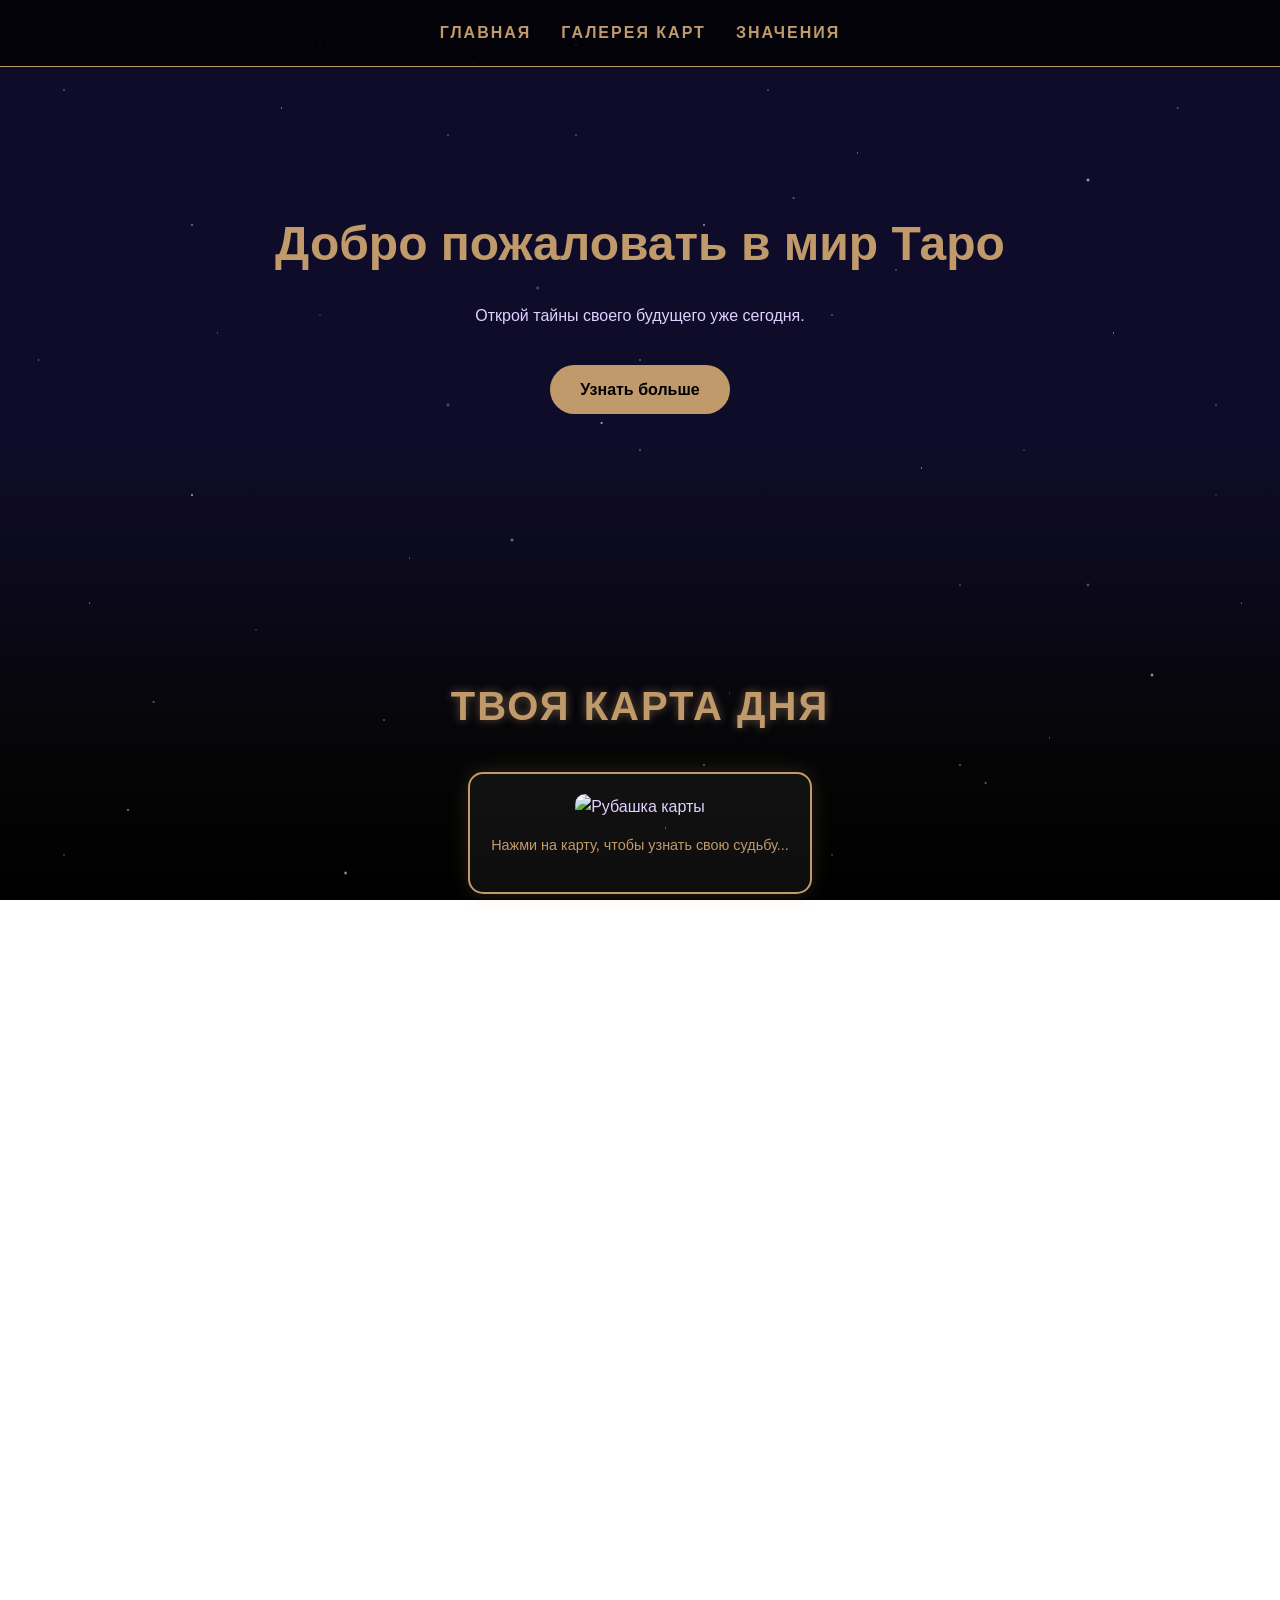
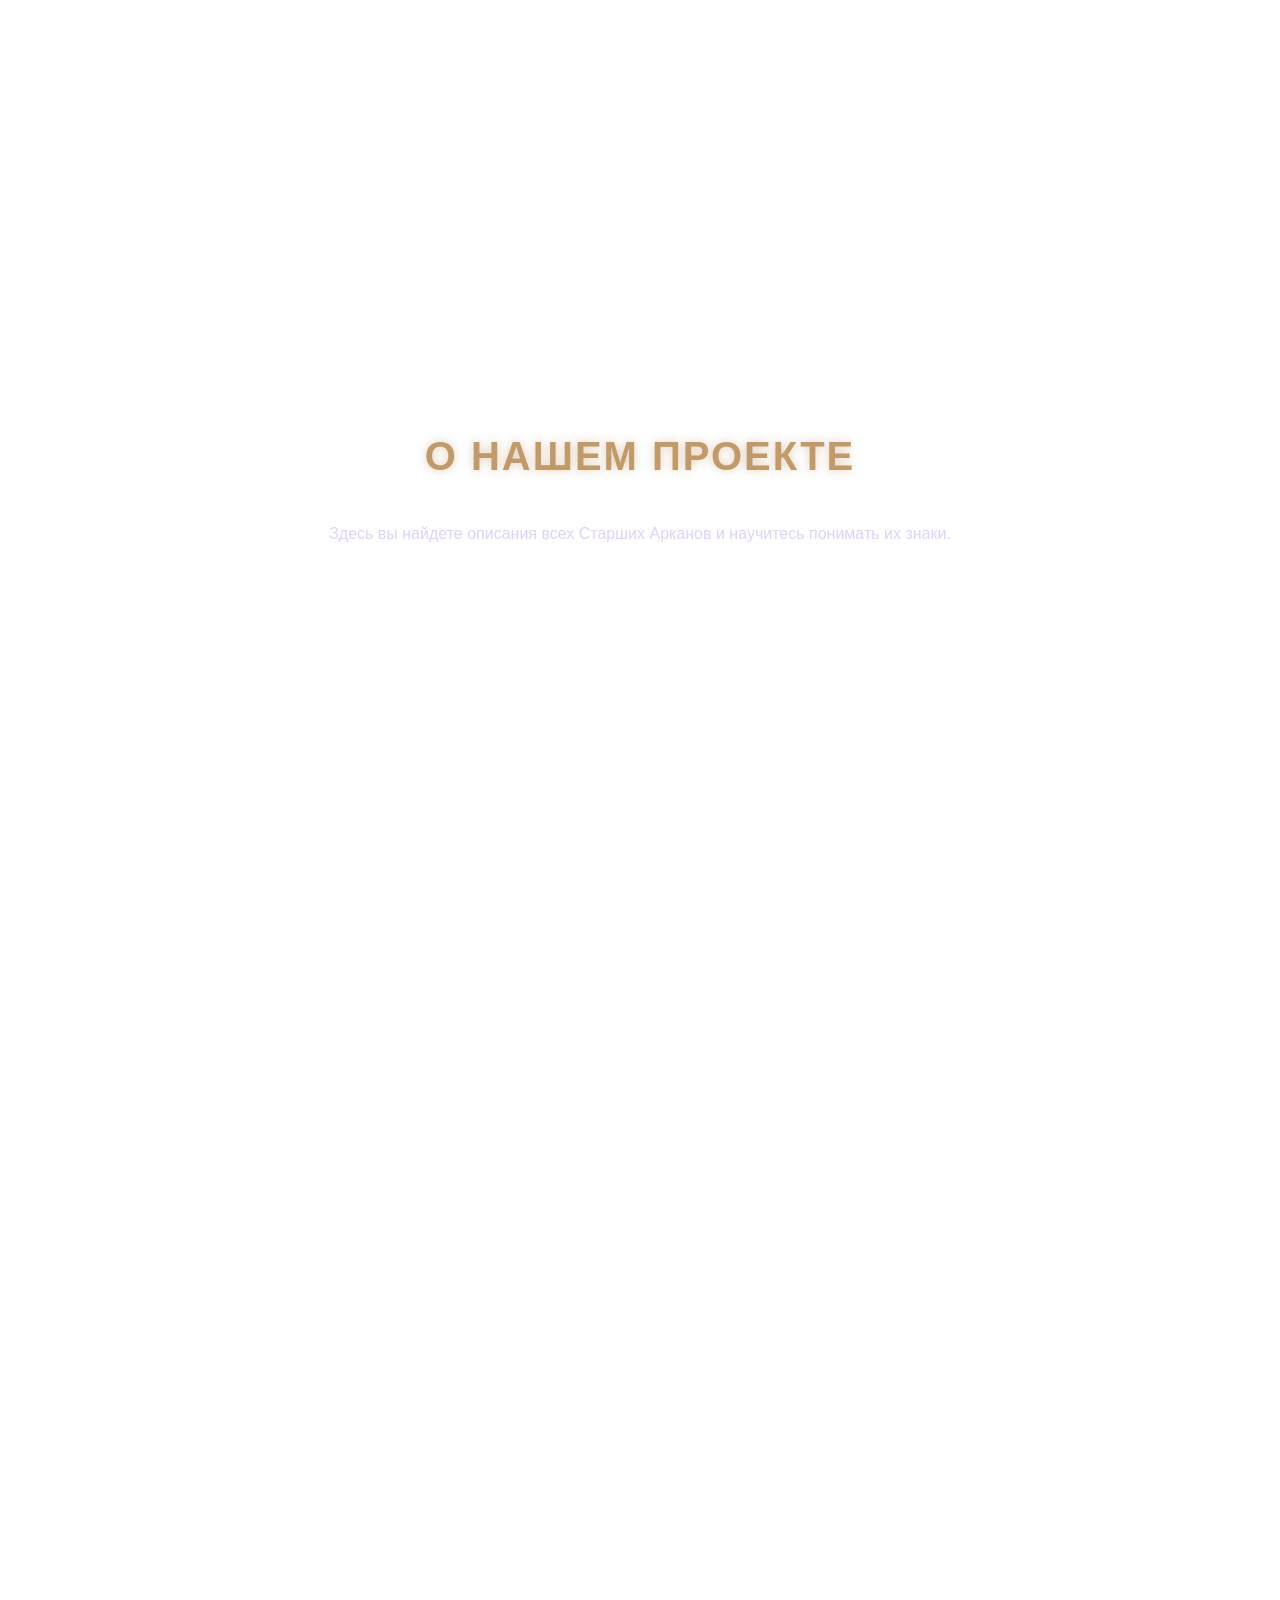
==== index.html @ 71f8b6fb "Add files via upload" ====
<!DOCTYPE html>
<html lang="ru">
<head>
    <meta charset="UTF-8">
    <meta name="viewport" content="width=device-width, initial-scale=1.0">
    <title>Мир Таро - Главная</title>
    <link rel="stylesheet" href="style.css">
</head>
<body>

    <header>
        <nav>
            <a href="index.html">Главная</a>
            <a href="cards.html">Галерея карт</a>
            <a href="details.html">Значения</a>
        </nav>
    </header>

    <main>
        <section class="hero">
            <h1>Добро пожаловать в мир Таро</h1>
            <p>Открой тайны своего будущего уже сегодня.</p>
            <a href="#about" class="btn">Узнать больше</a>
        </section>

<section id="prediction-zone" class="daily-prediction">
    <h2>Твоя карта дня</h2>
    
    <div id="card-display" class="card-box">
        
        <div id="card-hidden" onclick="revealPrediction()">
            <img src="the_wrong_side.jpg" alt="Рубашка карты" class="taro-img">
            <p class="hint">Нажми на карту, чтобы узнать свою судьбу...</p>
        </div>

        <div id="card-shown" style="display: none;">
            <img id="final-card-img" src="" alt="Карта дня" class="taro-img">
            <h3 id="final-card-name"></h3>
            <p id="final-card-text"></p>
            <button class="btn-small" onclick="location.reload()">Вытянуть другую</button>
        </div>
        
    </div>
</section>

        <section id="about">
            <h2>О нашем проекте</h2>
            <p>Здесь вы найдете описания всех Старших Арканов и научитесь понимать их знаки.</p>
        </section>
    </main>

    <script>
function revealPrediction() {
    const myDeck = [
    { name: "Шут", img: "the-Fool.jpg", text: "Сегодня день новых начинаний. Не бойся сделать первый шаг в неизвестность!" },
    { name: "Маг", img: "the-magician.jpg", text: "У тебя есть все ресурсы для успеха. Пришло время проявить инициативу и действовать решительно." },
    { name: "Жрица", img: "the_priestess.jpg", text: "Доверься своей интуиции. Сегодня ответы придут не через логику, а через тишину и внутренний голос." },
    { name: "Императрица", img: "the_empress.jpg", text: "День плодородия и созидания. Заботься о том, что любишь, и созерцай красоту вокруг." },
    { name: "Император", img: "emperor.jpg", text: "Сегодня важны дисциплина и структура. Возьми ситуацию под контроль и действуй по плану." },
    { name: "Жрец", img: "the_priest.jpg", text: "День следования традициям и поиска мудрого совета. Будь открыт к обучению и наставничеству." },
    { name: "Влюбленные", img: "the-lovers.jpg", text: "Сегодня день важного выбора. Слушай свое сердце и ищи гармонию в отношениях с миром." },
    { name: "Колесница", img: "the_chariot.jpg", text: "Вперед к цели! Твоя железная воля поможет преодолеть любые препятствия на пути к триумфу." },
    { name: "Сила", img: "pover.jpg", text: "Прояви мягкую настойчивость. Твое истинное могущество сегодня — в терпении и самообладании." },
    { name: "Отшельник", img: "hermit.jpg", text: "Время для самопознания. Пауза и уединение помогут тебе отыскать свет истины внутри себя." },
    { name: "Колесо Фортуны", img: "the_wheel_of_fortune.jpg", text: "Удача поворачивается к тебе! Будь готов к неожиданным и благоприятным переменам." },
    { name: "Справедливость", img: "justie.jpg", text: "День честности и баланса. Каждое твое решение сегодня принесет справедливые плоды." },
    { name: "Повешенный", img: "the_hanged_man.jpg", text: "Посмотри на ситуацию под другим углом. Иногда нужно остановиться, чтобы увидеть главное." },
    { name: "Смерть", img: "die.jpg", text: "Время отпустить старое. Конец одного этапа открывает двери для чего-то совершенно нового." },
    { name: "Умеренность", img: "temperance.jpg", text: "Ищи золотую середину. Гармония и спокойствие станут твоими лучшими помощниками сегодня." },
    { name: "Дьявол", img: "devil.jpg", text: "Будь осторожен с искушениями. Осознай свои привязанности, чтобы обрести истинную свободу." },
    { name: "Башня", img: "tower.jpg", text: "Не бойся разрушения старых иллюзий. На обломках прошлого ты сможешь построить что-то более прочное." },
    { name: "Звезда", img: "star.jpg", text: "День надежды и вдохновения. Твои мечты обретают ясные очертания под светом высших сил." },
    { name: "Луна", img: "moon.jpg", text: "Доверяй интуиции, но остерегайся иллюзий. В сумерках не всё является тем, чем кажется." },
    { name: "Солнце", img: "sun.jpg", text: "День радости, успеха и ясности. Твое внутреннее сияние согревает всё вокруг!" },
    { name: "Суд", img: "judgment.jpg", text: "Время духовного пробуждения и подведения итогов. Прими свое прошлое и начни с чистого листа." },
    { name: "Мир", img: "world.jpg", text: "Поздравляю! Цикл завершен, и ты в полной гармонии. Наслаждайся триумфом и целостностью." }
];

    const randomIndex = Math.floor(Math.random() * myDeck.length);
    const result = myDeck[randomIndex];

    document.getElementById('card-hidden').style.display = 'none';
    document.getElementById('card-shown').style.display = 'block';

    document.getElementById('final-card-img').src = result.img;
    document.getElementById('final-card-name').innerText = result.name;
    document.getElementById('final-card-text').innerText = result.text;
}
    </script>

</body>
</html>
---- style.css ----
body {
    margin: 0;
    padding: 0;
    background: linear-gradient(
        to bottom, 
        #0f0c29 0%,
        #0f0c29 50%,
        #050505 85%,
        #000000 100%
    );
    background-attachment: fixed;
    color: #e0d1ff;
    font-family: 'Segoe UI', Tahoma, Geneva, Verdana, sans-serif;
    line-height: 1.6;
    scroll-behavior: smooth;
    min-height: 100vh;

} 

body {
    margin: 0;
    padding: 0;
    background: 
        radial-gradient(1px 1px at 3% 40%, rgba(255,255,255,0.7), transparent),
        radial-gradient(1.5px 1.5px at 12% 78%, rgba(255,255,255,0.5), transparent),
        radial-gradient(1px 1px at 22% 12%, rgba(255,255,255,0.8), transparent),
        radial-gradient(1px 1px at 32% 62%, rgba(255,255,255,0.6), transparent),
        radial-gradient(2px 2px at 42% 32%, rgba(255,255,255,0.4), transparent),
        radial-gradient(1px 1px at 52% 92%, rgba(255,255,255,0.7), transparent),
        radial-gradient(1.5px 1.5px at 62% 22%, rgba(255,255,255,0.5), transparent),
        radial-gradient(1px 1px at 72% 52%, rgba(255,255,255,0.9), transparent),
        radial-gradient(1px 1px at 82% 82%, rgba(255,255,255,0.6), transparent),
        radial-gradient(1.5px 1.5px at 92% 12%, rgba(255,255,255,0.4), transparent),
        radial-gradient(1px 1px at 7% 67%, rgba(255,255,255,0.7), transparent),
        radial-gradient(1px 1px at 17% 37%, rgba(255,255,255,0.5), transparent),
        radial-gradient(2px 2px at 27% 97%, rgba(255,255,255,0.8), transparent),
        radial-gradient(1px 1px at 37% 7%, rgba(255,255,255,0.6), transparent),
        radial-gradient(1.5px 1.5px at 47% 47%, rgba(255,255,255,0.9), transparent),
        radial-gradient(1px 1px at 57% 77%, rgba(255,255,255,0.4), transparent),
        radial-gradient(1px 1px at 67% 17%, rgba(255,255,255,0.7), transparent),
        radial-gradient(1.5px 1.5px at 77% 87%, rgba(255,255,255,0.5), transparent),
        radial-gradient(1px 1px at 87% 37%, rgba(255,255,255,0.8), transparent),
        radial-gradient(1px 1px at 97% 67%, rgba(255,255,255,0.6), transparent),
        radial-gradient(1px 1px at 5% 10%, rgba(255,255,255,0.8), transparent),
        radial-gradient(1.5px 1.5px at 15% 25%, rgba(255,255,255,0.6), transparent),
        radial-gradient(1px 1px at 25% 5%, rgba(255,255,255,0.9), transparent),
        radial-gradient(2px 2px at 35% 45%, rgba(255,255,255,0.4), transparent),
        radial-gradient(1px 1px at 45% 15%, rgba(255,255,255,0.7), transparent),
        radial-gradient(1.5px 1.5px at 55% 85%, rgba(255,255,255,0.5), transparent),
        radial-gradient(1px 1px at 65% 35%, rgba(255,255,255,0.8), transparent),
        radial-gradient(1px 1px at 75% 65%, rgba(255,255,255,0.6), transparent),
        radial-gradient(2px 2px at 85% 20%, rgba(255,255,255,0.9), transparent),
        radial-gradient(1px 1px at 95% 55%, rgba(255,255,255,0.4), transparent),
        radial-gradient(1.5px 1.5px at 10% 90%, rgba(255,255,255,0.7), transparent),
        radial-gradient(1px 1px at 20% 70%, rgba(255,255,255,0.5), transparent),
        radial-gradient(1px 1px at 30% 80%, rgba(255,255,255,0.8), transparent),
        radial-gradient(2px 2px at 40% 60%, rgba(255,255,255,0.6), transparent),
        radial-gradient(1px 1px at 50% 40%, rgba(255,255,255,0.9), transparent),
        radial-gradient(1.5px 1.5px at 60% 10%, rgba(255,255,255,0.4), transparent),
        radial-gradient(1px 1px at 70% 30%, rgba(255,255,255,0.7), transparent),
        radial-gradient(1px 1px at 80% 50%, rgba(255,255,255,0.5), transparent),
        radial-gradient(2px 2px at 90% 75%, rgba(255,255,255,0.8), transparent),
        radial-gradient(1px 1px at 5% 95%, rgba(255,255,255,0.6), transparent),
        radial-gradient(1.5px 1.5px at 15% 55%, rgba(255,255,255,0.9), transparent),
        radial-gradient(1px 1px at 25% 35%, rgba(255,255,255,0.4), transparent),
        radial-gradient(1px 1px at 35% 15%, rgba(255,255,255,0.7), transparent),
        radial-gradient(2px 2px at 45% 5%, rgba(255,255,255,0.5), transparent),
        radial-gradient(1.5px 1.5px at 55% 25%, rgba(255,255,255,0.8), transparent),
        radial-gradient(1px 1px at 65% 95%, rgba(255,255,255,0.6), transparent),
        radial-gradient(1px 1px at 75% 85%, rgba(255,255,255,0.9), transparent),
radial-gradient(2px 2px at 85% 65%, rgba(255,255,255,0.4), transparent),
        radial-gradient(1px 1px at 95% 45%, rgba(255,255,255,0.7), transparent),
        radial-gradient(1.5px 1.5px at 50% 50%, rgba(255,255,255,0.5), transparent),
        
        linear-gradient(to bottom, #0f0c29 0%, #0f0c29 50%, #050505 85%, #000000 100%);

    background-attachment: fixed;
    color: #e0d1ff;
    font-family: 'Segoe UI', Tahoma, Geneva, Verdana, sans-serif;
    line-height: 1.6;
    min-height: 100vh;
}

header {
    background: rgba(0, 0, 0, 0.8);
    padding: 20px 0;
    position: sticky;
    top: 0;
    z-index: 1000;
    border-bottom: 1px solid #c19a6b;
}

nav {
    display: flex;
    justify-content: center;
    gap: 30px;
}

nav a {
    color: #c19a6b;
    text-decoration: none;
    text-transform: uppercase;
    font-weight: bold;
    letter-spacing: 2px;
    transition: 0.3s;
}

nav a:hover {
    color: #fff;
    text-shadow: 0 0 10px #c19a6b;
}

/* ГЛАВНЫЙ БЛОК (Hero) */
.hero {
    text-align: center;
    padding: 100px 20px;
}

h1 {
    font-size: 3rem;
    color: #c19a6b;
    margin-bottom: 20px;
}

.btn {
    display: inline-block;
    padding: 12px 30px;
    background: #c19a6b;
    color: #000;
    text-decoration: none;
    border-radius: 50px;
    font-weight: bold;
    margin-top: 20px;
    transition: 0.3s;
}

.btn:hover {
    background: #fff;
    transform: translateY(-3px);
}


.slider-container {
    position: relative;
    max-width: 300px;
    height: 500px;
    margin: 50px auto;
    border: 3px solid #c19a6b;
    border-radius: 15px;
    overflow: hidden;
}

.slide img {
    width: 100%;
    height: 500px;
    object-fit: cover;
}

.slide {
    display: none;
}

.slide.active {
    display: block; /* Показываем только активный */
    animation: fadeIn 0.8s;
}

.slide img {
    width: 100%;
    display: block;
}


.prev, .next {
    position: absolute;
    top: 50%;
    transform: translateY(-50%);
    background: rgba(193, 154, 107, 0.7);
    color: white;
    border: none;
    padding: 10px;
    cursor: pointer;
    font-size: 20px;
}

.prev { left: 0; }
.next { right: 0; }


@media (max-width: 600px) {
    h1 { font-size: 2rem; }
    nav { flex-direction: column; align-items: center; gap: 10px; }
    .slider-container { max-width: 80%; }
}

@keyframes fadeIn {
    from { opacity: 0; }
    to { opacity: 1; }
}


#about {
    max-width: 800px;
    margin: 100px auto;
    text-align: center;
    padding: 20px;
}

.container {
    max-width: 1200px;
    margin: 0 auto;
    padding: 20px;
}

.page-title {
    text-align: center;
    margin-top: 40px;
}

.cards-grid {
    display: grid;
    /* Создаем колонки, которые сами подстраиваются под размер экрана */
    grid-template-columns: repeat(auto-fit, minmax(200px, 1fr));
    gap: 30px;
    margin-top: 50px;
}

.card-item {
    background: rgba(255, 255, 255, 0.05);
    border: 1px solid #c19a6b;
    border-radius: 10px;
    padding: 15px;
    text-align: center;
    text-decoration: none;
    color: inherit;
    transition: 0.4s; /* Плавность эффекта */
}


.card-item:hover {
    transform: translateY(-10px); /* Карта приподнимается */
    box-shadow: 0 10px 20px rgba(193, 154, 107, 0.4);
    background: rgba(255, 255, 255, 0.1);
}

.card-image img {
    width: 100%;
    border-radius: 5px;
    margin-bottom: 10px;
}

.card-item h3 {
    color: #c19a6b;
    margin: 10px 0 0 0;
}


.detail-block {
    padding: 60px 0;
    border-bottom: 1px dashed #c19a6b55;
}

.detail-content {
    display: flex;
    gap: 40px;
    align-items: center;
    background: rgba(255, 255, 255, 0.03);
    padding: 30px;
    border-radius: 20px;
}

.detail-content img {
    width: 200px;
    border-radius: 10px;
    border: 2px solid #c19a6b;
}

.detail-content h2 {
    color: #c19a6b;
    font-size: 2rem;
    margin-top: 0;
}


@media (max-width: 768px) {
    .detail-content {
        flex-direction: column;
        text-align: center;
    }
}

#about {
    margin-top: 1000px; /* Это создаст огромный пустой отступ сверху */
    padding-bottom: 1000px; /* И снизу */
}

.daily-prediction {
    text-align: center;
    padding: 60px 20px;
    margin-top: 50px;
}

.card-box {
    max-width: 300px;
    margin: 0 auto;
    background: rgba(255, 255, 255, 0.05);
    padding: 20px;
    border: 2px solid #c19a6b;
    border-radius: 15px;
    box-shadow: 0 0 20px rgba(193, 154, 107, 0.2);
}

.taro-img {
    width: 100%;
    border-radius: 10px;
    transition: 0.3s;
}

#card-hidden:hover .taro-img {
    transform: scale(1.02);
    filter: brightness(1.2);
}

.hint {
    color: #c19a6b;
    font-size: 0.9rem;
    margin-top: 15px;
}

.btn-small {
    background: none;
    border: 1px solid #c19a6b;
    color: #c19a6b;
    padding: 8px 15px;
    cursor: pointer;
    margin-top: 10px;
    border-radius: 5px;
}

.card-item {
    display: inline-block; 
    width: 220px;          
    margin: 15px;          
    vertical-align: top;
}

.card-image img {
    width: 100%;           
    height: auto;
    border-radius: 5px;
}


main h2 {
    color: #c19a6b !important; /* Тот самый золотистый цвет */
    text-align: center;
    font-size: 2.5rem;
    margin-top: 50px;
    text-transform: uppercase;
    letter-spacing: 2px;
    text-shadow: 0 0 10px rgba(193, 154, 107, 0.5);
}


.cards-grid {
    display: flex !important;
    flex-wrap: wrap !important;
    justify-content: center !important;
    gap: 20px !important;
}
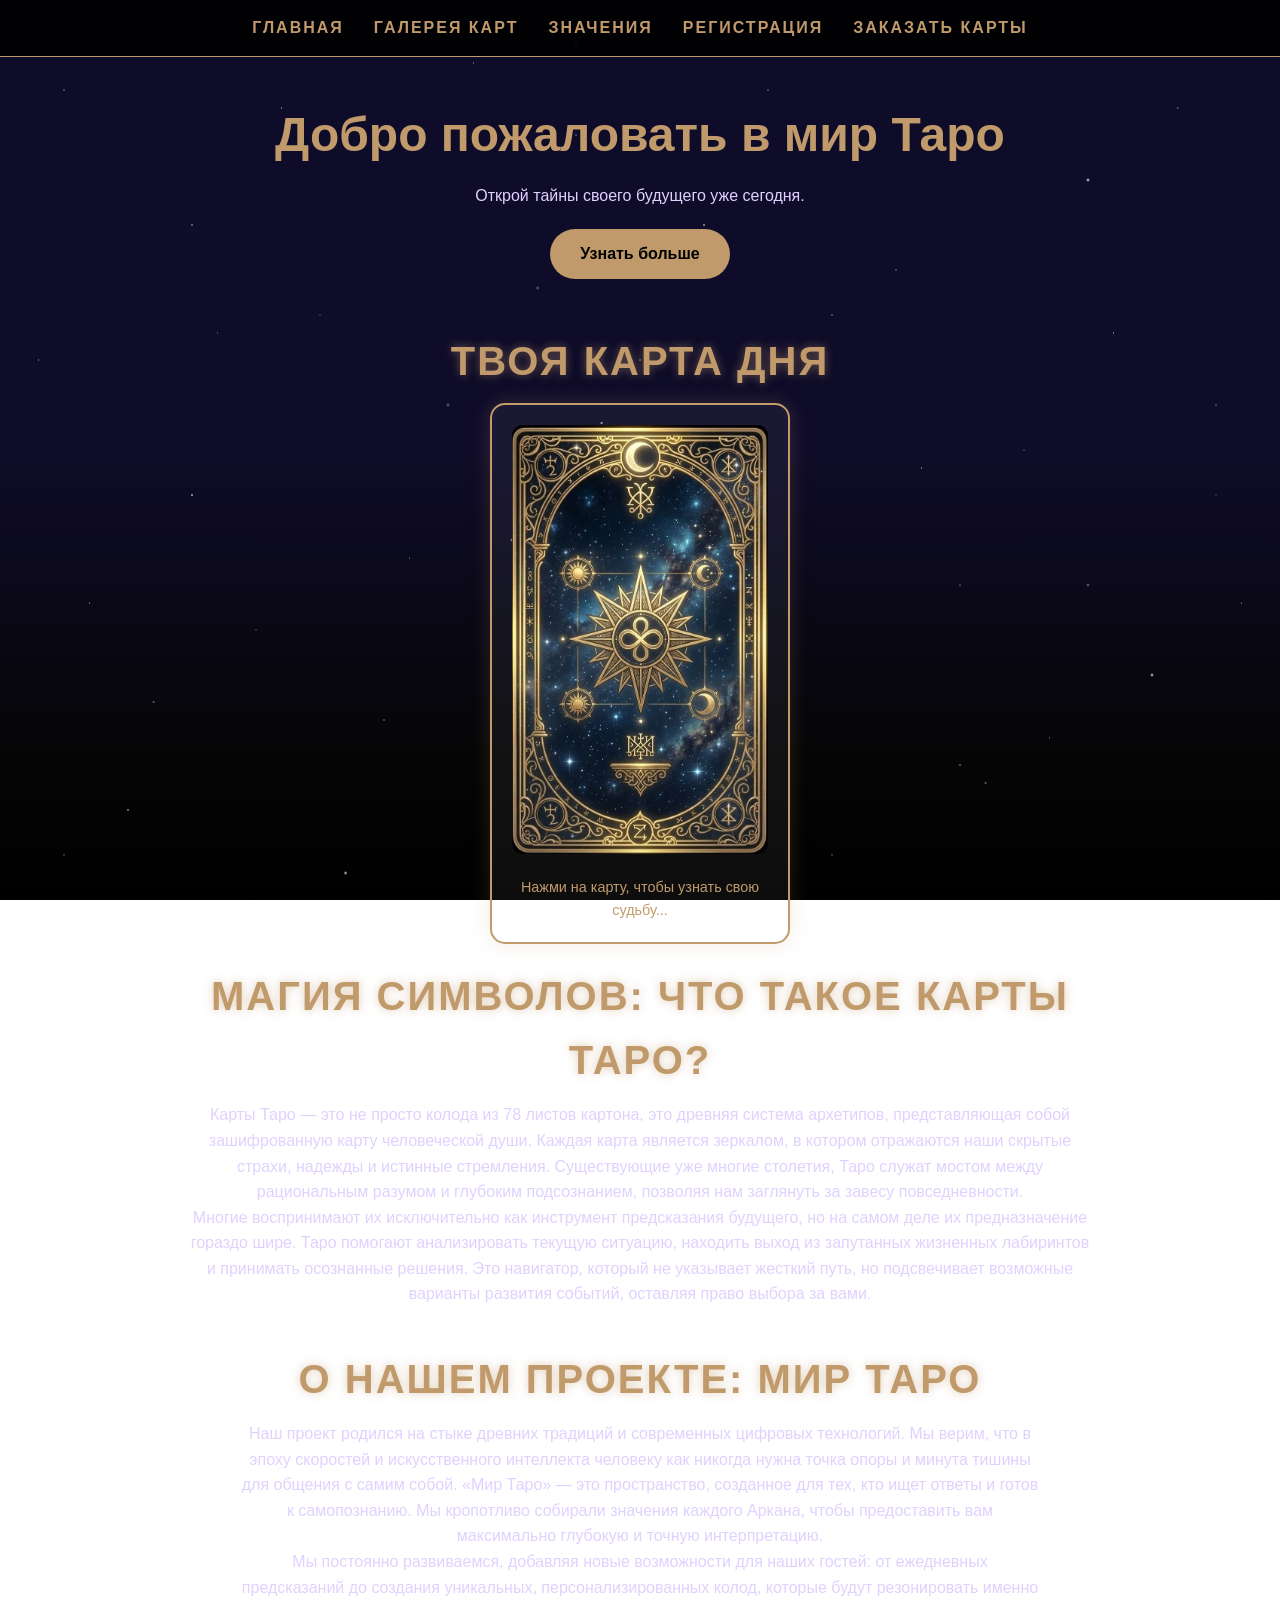
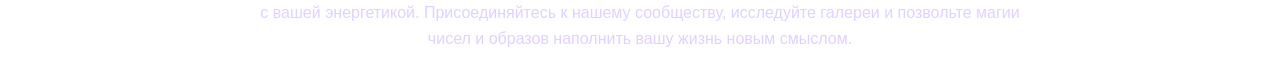
==== commit 9025e005: "Add files via upload" ====
--- a/index.html
+++ b/index.html
@@ -13,8 +13,11 @@
             <a href="index.html">Главная</a>
             <a href="cards.html">Галерея карт</a>
             <a href="details.html">Значения</a>
+            <a href="auth.html">Регистрация</a>
+            <a href="order.html">Заказать карты</a>
         </nav>
     </header>
+
 
     <main>
         <section class="hero">
@@ -43,10 +46,20 @@
     </div>
 </section>
 
-        <section id="about">
-            <h2>О нашем проекте</h2>
-            <p>Здесь вы найдете описания всех Старших Арканов и научитесь понимать их знаки.</p>
-        </section>
+        <section id="what-is-taro" class="info-section">
+    <h2>Магия символов: Что такое карты Таро?</h2>
+    <p>Карты Таро — это не просто колода из 78 листов картона, это древняя система архетипов, представляющая собой зашифрованную карту человеческой души. Каждая карта является зеркалом, в котором отражаются наши скрытые страхи, надежды и истинные стремления. Существующие уже многие столетия, Таро служат мостом между рациональным разумом и глубоким подсознанием, позволяя нам заглянуть за завесу повседневности.</p>
+    <p>Многие воспринимают их исключительно как инструмент предсказания будущего, но на самом деле их предназначение гораздо шире. Таро помогают анализировать текущую ситуацию, находить выход из запутанных жизненных лабиринтов и принимать осознанные решения. Это навигатор, который не указывает жесткий путь, но подсвечивает возможные варианты развития событий, оставляя право выбора за вами.</p>
+</section>
+
+<section id="prediction-zone" class="daily-prediction">
+    </section>
+
+<section id="about" class="info-section">
+    <h2>О нашем проекте: Мир Таро</h2>
+    <p>Наш проект родился на стыке древних традиций и современных цифровых технологий. Мы верим, что в эпоху скоростей и искусственного интеллекта человеку как никогда нужна точка опоры и минута тишины для общения с самим собой. «Мир Таро» — это пространство, созданное для тех, кто ищет ответы и готов к самопознанию. Мы кропотливо собирали значения каждого Аркана, чтобы предоставить вам максимально глубокую и точную интерпретацию.</p>
+    <p>Мы постоянно развиваемся, добавляя новые возможности для наших гостей: от ежедневных предсказаний до создания уникальных, персонализированных колод, которые будут резонировать именно с вашей энергетикой. Присоединяйтесь к нашему сообществу, исследуйте галереи и позвольте магии чисел и образов наполнить вашу жизнь новым смыслом.</p>
+</section>
     </main>
 
     <script>
--- a/style.css
+++ b/style.css
@@ -1,21 +1,19 @@
+* {
+    margin: 0;
+    padding: 0;
+    box-sizing: border-box;
+}
+
 body {
     margin: 0;
     padding: 0;
-    background: linear-gradient(
-        to bottom, 
-        #0f0c29 0%,
-        #0f0c29 50%,
-        #050505 85%,
-        #000000 100%
-    );
+    /* Твой фон с radial-gradient остается здесь без изменений */
     background-attachment: fixed;
     color: #e0d1ff;
     font-family: 'Segoe UI', Tahoma, Geneva, Verdana, sans-serif;
     line-height: 1.6;
     scroll-behavior: smooth;
-    min-height: 100vh;
-
-} 
+}
 
 body {
     margin: 0;
@@ -82,10 +80,11 @@
 }
 
 header {
-    background: rgba(0, 0, 0, 0.8);
-    padding: 20px 0;
-    position: sticky;
-    top: 0;
+    background: rgba(0, 0, 0, 0.9); /* Черный полупрозрачный фон */
+    width: 100%;
+    margin: 0;
+    padding: 0;
+    position: relative;
     z-index: 1000;
     border-bottom: 1px solid #c19a6b;
 }
@@ -94,6 +93,8 @@
     display: flex;
     justify-content: center;
     gap: 30px;
+    padding: 15px 0; /* Уменьшили высоту шапки */
+    margin: 0;
 }
 
 nav a {
@@ -367,4 +368,69 @@
     flex-wrap: wrap !important;
     justify-content: center !important;
     gap: 20px !important;
+}
+
+.form-container {
+    max-width: 400px;
+    margin: 100px auto; /* Центрируем по вертикали и горизонтали */
+    padding: 30px;
+    background: rgba(0, 0, 0, 0.8);
+    border: 1px solid #d4af37;
+    border-radius: 15px;
+    text-align: center;
+}
+
+.form-container input, .form-container textarea, .form-container select {
+    width: 100%;
+    margin-bottom: 15px;
+    padding: 10px;
+    background: #1a1a1a;
+    color: white;
+    border: 1px solid #4b0082;
+    border-radius: 5px;
+}
+
+.info-section {
+    padding: 30px 20px; /* Уменьшили вертикальные отступы внутри блока */
+    margin: 10px auto;  /* Уменьшили расстояние между самими блоками */
+    max-width: 900px;
+    text-align: center;
+    line-height: 1.6;   /* Чтобы текст (вода) читался легко */
+}
+
+/* Убираем лишнее пространство у заголовков */
+h2 {
+    margin-top: 10px;
+    margin-bottom: 15px;
+    font-size: 2rem;
+}
+
+/* Секция с картой дня тоже должна быть компактнее */
+.daily-prediction {
+    padding: 20px 0;
+    margin-top: 0; 
+}
+
+/* Если у тебя в .hero был огромный отступ снизу, поправь его */
+.hero {
+    padding: 60px 20px;
+    margin-bottom: 20px;
+}
+
+.hero {
+    min-height: auto !important; /* Отменяет высоту во весь экран */
+    padding: 40px 0 !important;   /* Уменьшает отступы сверху и снизу */
+}
+
+/* 2. Подтягиваем все секции друг к другу */
+section {
+    padding: 10px 0 !important;   /* Минимальный отступ между блоками */
+    margin-top: 0 !important;
+    margin-bottom: 0 !important;
+}
+
+/* 3. Убираем лишние отступы у заголовков */
+h1, h2 {
+    margin-top: 0 !important;
+    margin-bottom: 10px !important;
 }
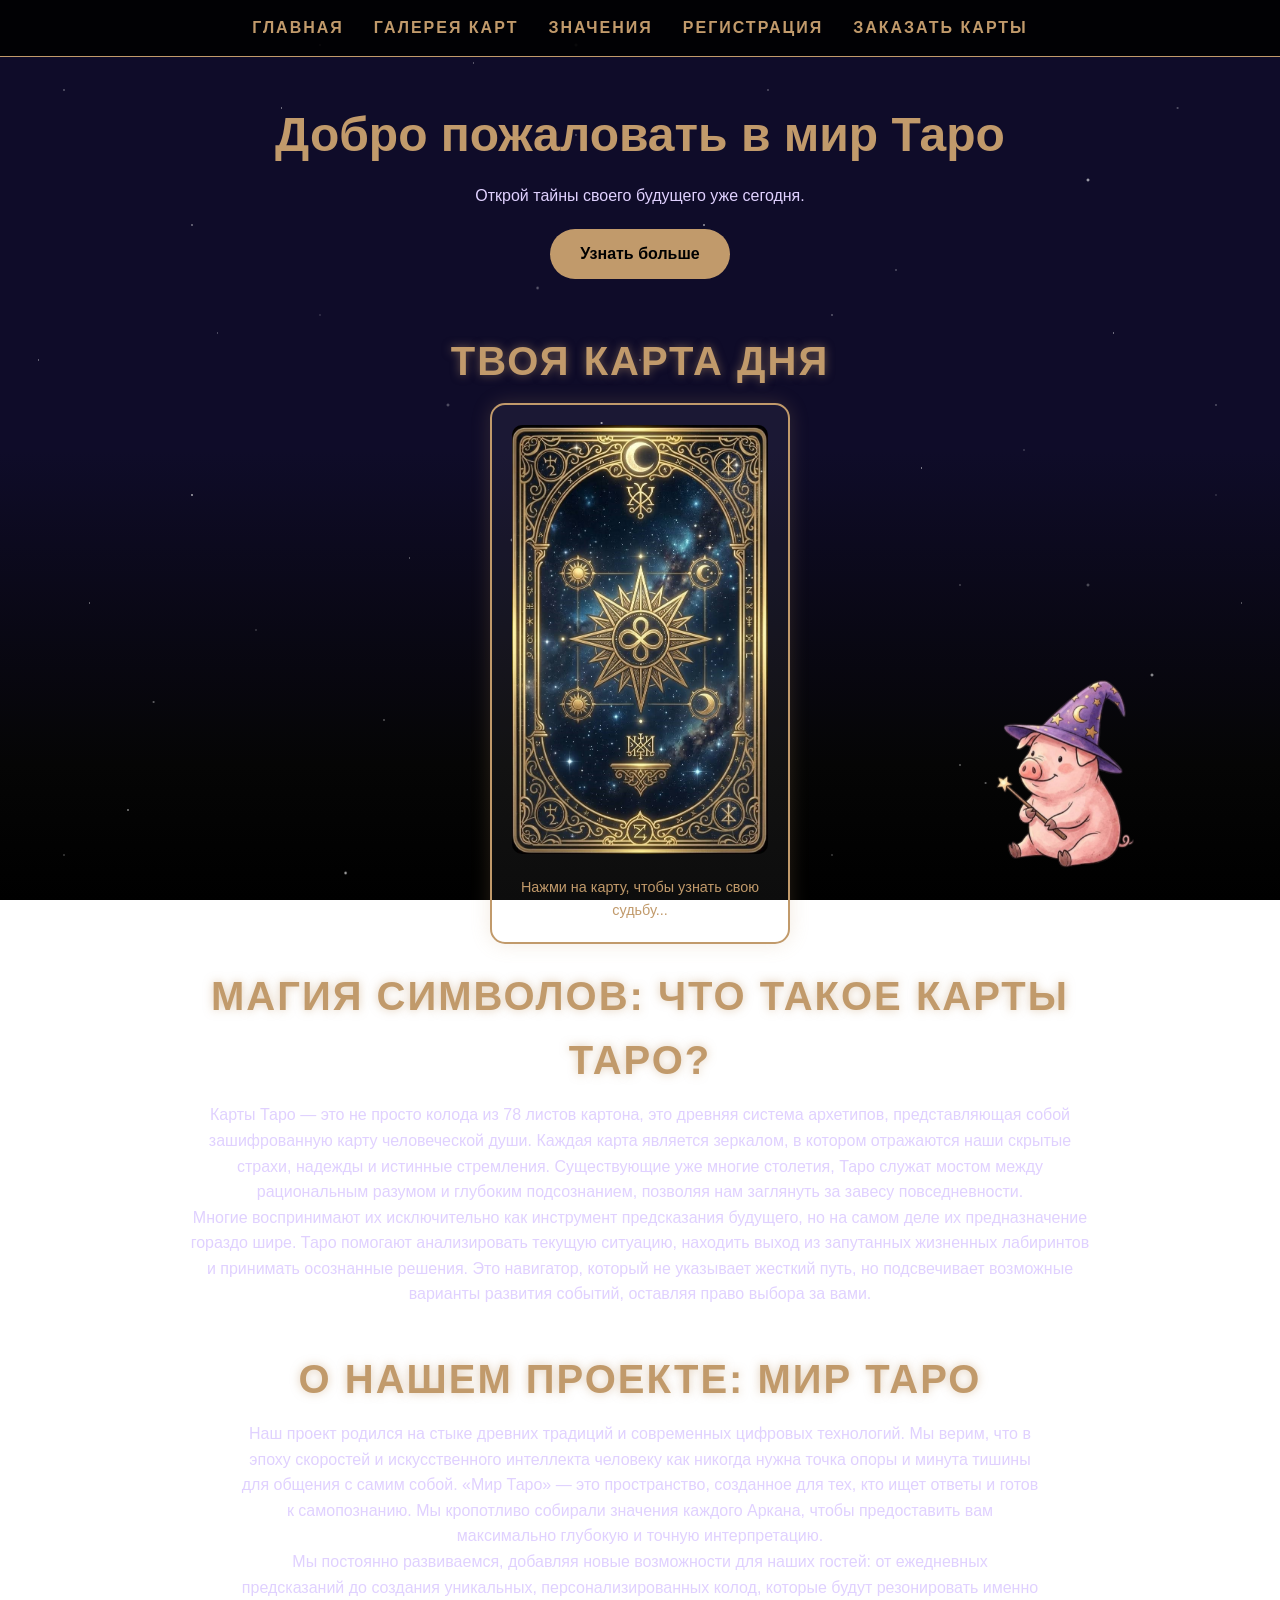
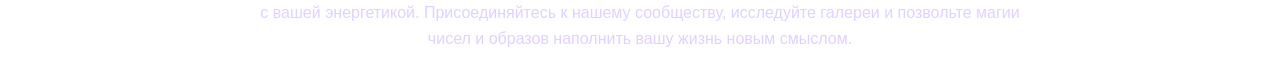
==== commit e2ccbfca: "Add files via upload" ====
--- a/index.html
+++ b/index.html
@@ -101,6 +101,8 @@
 }
     </script>
 
+<img src="pig.png" alt="Свинья в колдовском колпаке" class="corner-pig">
+
 </body>
 </html>
 
--- a/style.css
+++ b/style.css
@@ -433,4 +433,43 @@
 h1, h2 {
     margin-top: 0 !important;
     margin-bottom: 10px !important;
-}+}
+
+
+.back-button {
+    display: inline-flex;
+    align-items: center;
+    text-decoration: none;
+    color: #666 !important; /* Изначальный цвет */
+    font-size: 14px;
+    margin-bottom: 15px;
+    transition: 0.3s ease; /* Плавность анимации */
+}
+
+/* Стабильный цвет для всех состояний */
+.back-button:visited, 
+.back-button:active {
+    color: #666;
+}
+
+/* Интерактивность при наведении: увеличение */
+.back-button:hover {
+    color: #666 !important; /* Не меняем цвет */
+    transform: scale(1.05); /* Аккуратное увеличение */
+}
+
+
+.corner-pig {
+    position: fixed;
+    bottom: 20px;
+    right: 20px;
+    width: 400px;
+    height: auto;
+    z-index: 9999;
+    /* УДАЛИ mix-blend-mode ВООБЩЕ */
+    pointer-events: none;
+    animation: fadeInPig 1.5s ease-in-out;
+}
+
+/* Маленькая пасхалка: при наведении (если убрать pointer-events) она может подпрыгивать */
+/* Но пока оставим так, чтобы не мешала кликать по сайту */
